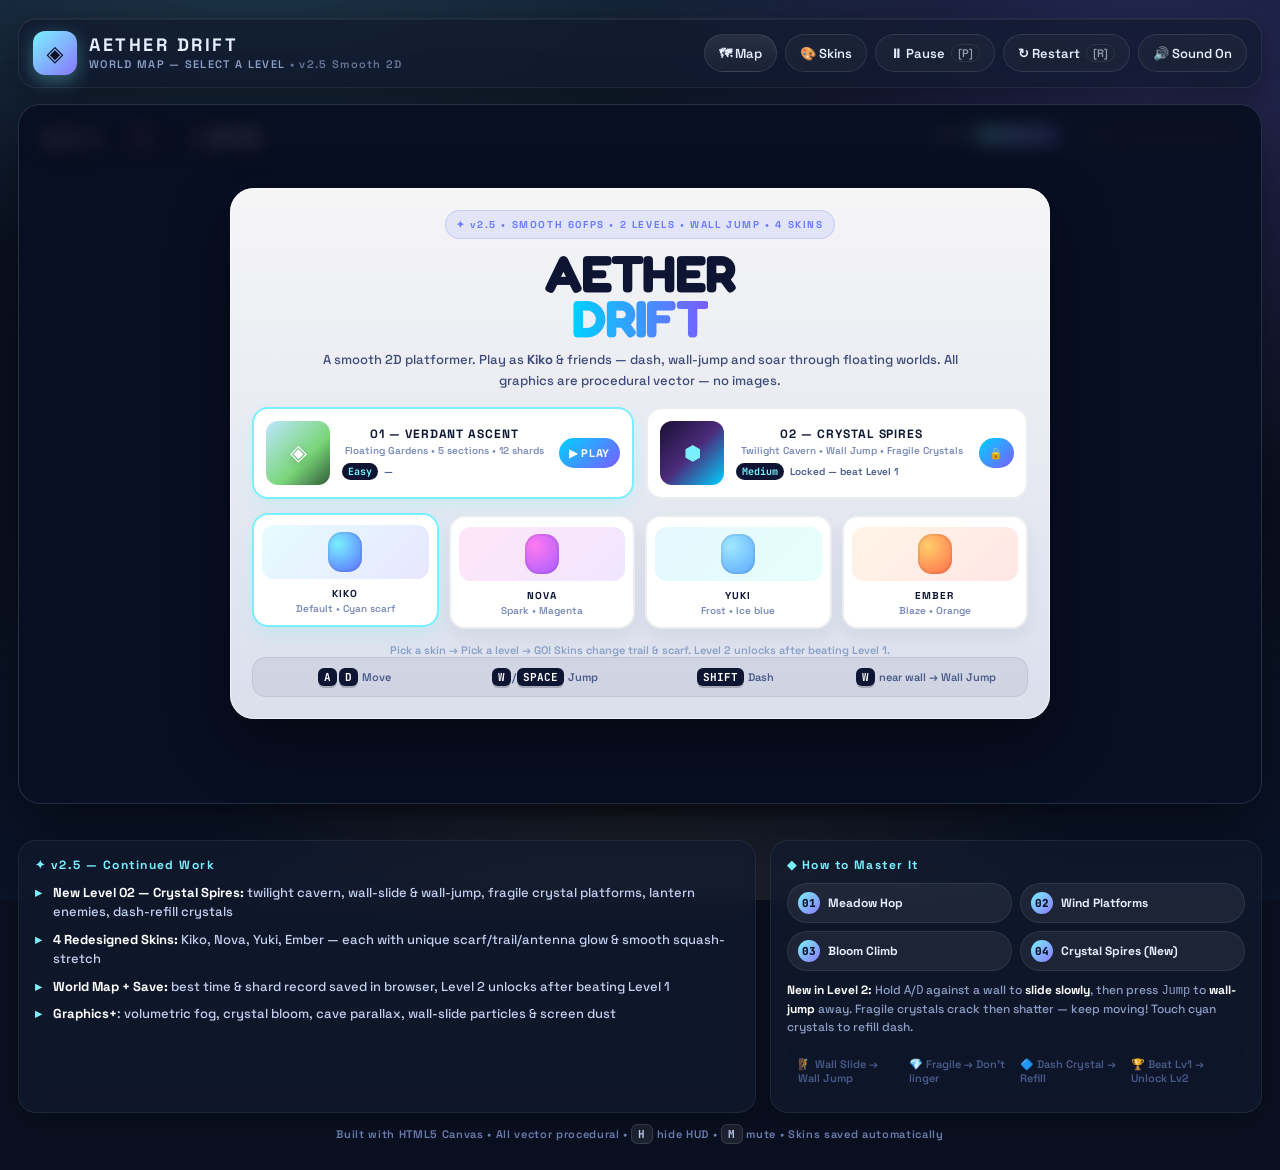
==== index.html @ e03ca10c "feat: v2.5 continue — Level 02 Crystal Spires, wall jump, 4 skins, world map + save - Add Level 02 C" ====
<!DOCTYPE html>
<html lang="en">
<head>
<meta charset="UTF-8">
<meta name="viewport" content="width=device-width, initial-scale=1, maximum-scale=1, user-scalable=no">
<title>AETHER DRIFT — Smooth 2D Remake</title>
<link rel="preconnect" href="https://fonts.googleapis.com">
<link href="https://fonts.googleapis.com/css2?family=Fredoka:wght@400;500;600;700&family=Space+Grotesk:wght@400;500;600;700&family=JetBrains+Mono:wght@600;700&display=swap" rel="stylesheet">
<link rel="stylesheet" href="style.css">
</head>
<body>
  <div class="ambient"></div>
  <div class="app">
    <header class="topbar">
      <div class="brand">
        <div class="logo">◈</div>
        <div>
          <h1>AETHER DRIFT</h1>
          <p id="levelLabel">WORLD MAP — SELECT A LEVEL <span>• v2.5 Smooth 2D</span></p>
        </div>
      </div>
      <div class="top-actions">
        <button class="pill" id="btnMap">🗺 Map</button>
        <button class="pill ghost" id="btnSkin">🎨 Skins</button>
        <button class="pill ghost" id="btnPause">⏸ Pause <em>[P]</em></button>
        <button class="pill ghost" id="btnRestart">↻ Restart <em>[R]</em></button>
        <button class="pill ghost" id="btnSound">🔊 Sound On</button>
      </div>
    </header>

    <div class="stage-wrap">
      <div class="stage" id="stage">
        <canvas id="game" width="1280" height="720"></canvas>

        <div class="hud">
          <div class="hud-left">
            <div class="stat">
              <span class="icon">◆</span>
              <b id="hudCoins">0</b><small id="hudCoinsTotal">/12</small>
            </div>
            <div class="stat">
              <span class="icon heart">♥</span>
              <div class="hearts" id="hudHearts"></div>
            </div>
            <div class="stat time">
              <span class="icon">◷</span>
              <b id="hudTime">00:00</b>
            </div>
            <div class="stat wallhint" id="wallHint" style="display:none">🧗 Wall Jump Ready</div>
          </div>
          <div class="hud-right">
            <div class="hud-dash">
              <span>DASH</span>
              <div class="dash-bar"><i id="dashFill"></i></div>
            </div>
            <div class="hud-progress">
              <span id="hudProgressLabel">0%</span>
              <div class="prog"><i id="hudProgress"></i></div>
            </div>
          </div>
        </div>

        <div class="center-msg" id="centerMsg"></div>

        <!-- WORLD MAP / START -->
        <div class="overlay show" id="overlayStart">
          <div class="card map-card">
            <div class="badge">✦ v2.5 • SMOOTH 60FPS • 2 LEVELS • WALL JUMP • 4 SKINS</div>
            <h2>AETHER<br><span>DRIFT</span></h2>
            <p class="subtitle">A smooth 2D platformer. Play as <b>Kiko</b> & friends — dash, wall-jump and soar through floating worlds. All graphics are procedural vector — no images.</p>
            
            <div class="level-grid">
              <button class="level-card active" data-level="1">
                <div class="lvl-thumb t1"></div>
                <div class="lvl-info">
                  <strong>01 — VERDANT ASCENT</strong>
                  <span>Floating Gardens • 5 sections • 12 shards</span>
                  <div class="lvl-meta"><i>Easy</i> <em id="best1">—</em></div>
                </div>
                <div class="lvl-play">▶ PLAY</div>
              </button>
              <button class="level-card" data-level="2" id="card2">
                <div class="lvl-thumb t2"></div>
                <div class="lvl-info">
                  <strong>02 — CRYSTAL SPIRES</strong>
                  <span>Twilight Cavern • Wall Jump • Fragile Crystals</span>
                  <div class="lvl-meta"><i>Medium</i> <em id="best2">Locked — beat Level 1</em></div>
                </div>
                <div class="lvl-play">🔒</div>
              </button>
            </div>

            <div class="hero-preview">
              <div class="char-card pick" data-skin="kiko"><div class="char-art kiko"></div><strong>KIKO</strong><span>Default • Cyan scarf</span></div>
              <div class="char-card" data-skin="nova"><div class="char-art nova"></div><strong>NOVA</strong><span>Spark • Magenta</span></div>
              <div class="char-card" data-skin="yuki"><div class="char-art yuki"></div><strong>YUKI</strong><span>Frost • Ice blue</span></div>
              <div class="char-card" data-skin="ember"><div class="char-art ember"></div><strong>EMBER</strong><span>Blaze • Orange</span></div>
            </div>
            <p class="hint">Pick a skin → Pick a level → GO! Skins change trail & scarf. Level 2 unlocks after beating Level 1.</p>

            <div class="controls-grid">
              <div><kbd>A</kbd><kbd>D</kbd> Move</div>
              <div><kbd>W</kbd>/<kbd>SPACE</kbd> Jump</div>
              <div><kbd>SHIFT</kbd> Dash</div>
              <div><kbd>W</kbd> near wall → Wall Jump</div>
            </div>
          </div>
        </div>

        <!-- Character Skin Overlay -->
        <div class="overlay" id="overlaySkin">
          <div class="card">
            <h3>🎨 Choose Explorer</h3>
            <p>All skins play the same — pure style. Trail & scarf change.</p>
            <div class="skin-grid">
              <button class="skin-opt active" data-skin="kiko"><span class="dot kiko"></span><b>KIKO</b><small>Cyan • Explorer</small></button>
              <button class="skin-opt" data-skin="nova"><span class="dot nova"></span><b>NOVA</b><small>Magenta • Spark</small></button>
              <button class="skin-opt" data-skin="yuki"><span class="dot yuki"></span><b>YUKI</b><small>Ice • Frost</small></button>
              <button class="skin-opt" data-skin="ember"><span class="dot ember"></span><b>EMBER</b><small>Orange • Blaze</small></button>
            </div>
            <button class="cta" id="btnSkinClose">Done</button>
          </div>
        </div>

        <div class="overlay" id="overlayPause">
          <div class="card">
            <h3>⏸ Paused</h3>
            <p>Take a breath. The aether waits.</p>
            <div class="row">
              <button class="cta" id="btnResume">Resume</button>
              <button class="pill ghost" id="btnRestart2">Restart</button>
            </div>
            <button class="pill ghost" style="margin-top:10px;width:100%" id="btnToMap2">🗺 Back to Map</button>
          </div>
        </div>

        <div class="overlay" id="overlayWin">
          <div class="card win-card">
            <div class="confetti"></div>
            <h3 id="winTitle">✦ PORTAL REACHED ✦</h3>
            <h2 id="winLevelName">LEVEL COMPLETE!</h2>
            <div class="stats-grid">
              <div><b id="winTime">00:00</b><span>Time</span></div>
              <div><b id="winCoins">0/12</b><span>Star Shards</span></div>
              <div><b id="winGrade">S</b><span>Grade</span></div>
            </div>
            <p id="winMsg">Flawless flow!</p>
            <div class="row">
              <button class="cta" id="btnAgain">↻ Replay</button>
              <button class="cta" id="btnNext" style="background:linear-gradient(135deg,#ffce6b,#ff8a7a);color:#2b1a00">Next Level →</button>
            </div>
            <button class="pill ghost" style="margin-top:10px" id="btnToMap">🗺 World Map</button>
          </div>
        </div>

        <div class="overlay" id="overlayDead">
          <div class="card">
            <h3>♥ Oops!</h3>
            <p>Kiko took a tumble. Try again?</p>
            <div class="row">
              <button class="cta" id="btnRetry">↻ Retry</button>
              <button class="pill ghost" id="btnToMap3">Map</button>
            </div>
          </div>
        </div>

        <div class="touch" id="touch">
          <div class="t-left">
            <button class="tbtn" id="tLeft">‹</button>
            <button class="tbtn" id="tRight">›</button>
          </div>
          <div class="t-right">
            <button class="tbtn act" id="tJump">⤒</button>
            <button class="tbtn act dash" id="tDash">⚡</button>
          </div>
        </div>
      </div>
      <div class="stage-shadow"></div>
    </div>

    <section class="info">
      <div class="info-card">
        <h4>✦ v2.5 — Continued Work</h4>
        <ul>
          <li><b>New Level 02 — Crystal Spires:</b> twilight cavern, wall-slide & wall-jump, fragile crystal platforms, lantern enemies, dash-refill crystals</li>
          <li><b>4 Redesigned Skins:</b> Kiko, Nova, Yuki, Ember — each with unique scarf/trail/antenna glow & smooth squash-stretch</li>
          <li><b>World Map + Save:</b> best time & shard record saved in browser, Level 2 unlocks after beating Level 1</li>
          <li><b>Graphics+</b>: volumetric fog, crystal bloom, cave parallax, wall-slide particles & screen dust</li>
        </ul>
      </div>
      <div class="info-card">
        <h4>◆ How to Master It</h4>
        <div class="sections">
          <span><i>01</i> Meadow Hop</span>
          <span><i>02</i> Wind Platforms</span>
          <span><i>03</i> Bloom Climb</span>
          <span><i>04</i> Crystal Spires (New)</span>
        </div>
        <p class="small"><b>New in Level 2:</b> Hold <kbd>A</kbd>/<kbd>D</kbd> against a wall to <b>slide slowly</b>, then press <kbd>Jump</kbd> to <b>wall-jump</b> away. Fragile crystals crack then shatter — keep moving! Touch cyan crystals to refill dash.</p>
        <div class="controls-grid" style="margin-top:10px">
          <div>🧗 Wall Slide → Wall Jump</div>
          <div>💎 Fragile → Don't linger</div>
          <div>🔷 Dash Crystal → Refill</div>
          <div>🏆 Beat Lv1 → Unlock Lv2</div>
        </div>
      </div>
    </section>

    <footer>Built with HTML5 Canvas • All vector procedural • <kbd>H</kbd> hide HUD • <kbd>M</kbd> mute • Skins saved automatically</footer>
  </div>
<script src="game.js"></script>
</body>
</html>
---- style.css ----
*{box-sizing:border-box;margin:0;padding:0}
:root{--bg:#0a1020;--panel:#111a2e;--line:#1e2e52;--accent:#7af0ff;--accent2:#8b7aff;--accent3:#ffce6b;--text:#e6eeff;--muted:#8ea0c7}
html,body{height:100%}
body{font-family:'Space Grotesk',system-ui,sans-serif;background:var(--bg);color:var(--text);overflow-x:hidden}
.ambient{position:fixed;inset:0;z-index:-1;background:radial-gradient(1200px 600px at 20% -10%, rgba(122,240,255,.18), transparent 60%),radial-gradient(900px 700px at 90% 10%, rgba(139,122,255,.22), transparent 60%),radial-gradient(800px 600px at 50% 110%, rgba(255,206,107,.12), transparent 60%),linear-gradient(180deg,#0b1226 0%, #0a1020 50%, #0a1328 100%)}
.ambient:after{content:"";position:absolute;inset:0;background:repeating-linear-gradient(0deg, rgba(255,255,255,.015) 0 1px, transparent 1px 3px);opacity:.5;pointer-events:none}
.app{max-width:1280px;margin:0 auto;padding:18px 18px 30px}
.topbar{display:flex;align-items:center;justify-content:space-between;gap:16px;background:rgba(17,26,46,.72);border:1px solid rgba(255,255,255,.08);backdrop-filter:blur(16px);border-radius:18px;padding:12px 14px;box-shadow:0 10px 30px rgba(0,0,0,.35), inset 0 1px 0 rgba(255,255,255,.06)}
.brand{display:flex;align-items:center;gap:12px}
.logo{width:44px;height:44px;display:grid;place-items:center;background:linear-gradient(135deg,#7af0ff,#8b7aff);color:#0a1020;border-radius:12px;font-weight:800;font-size:22px;box-shadow:0 6px 18px rgba(122,240,255,.35)}
.brand h1{font-size:18px;letter-spacing:.14em;font-weight:800;line-height:1}
.brand p{font-size:11px;letter-spacing:.12em;color:var(--muted);margin-top:3px;font-weight:600}
.brand p span{opacity:.7}
.top-actions{display:flex;gap:8px;flex-wrap:wrap}
.pill{appearance:none;border:1px solid rgba(255,255,255,.10);background:linear-gradient(180deg,rgba(255,255,255,.10),rgba(255,255,255,.04));color:var(--text);padding:9px 14px;border-radius:999px;font:600 13px 'Space Grotesk',sans-serif;cursor:pointer;display:inline-flex;align-items:center;gap:6px;transition:.2s;backdrop-filter:blur(8px)}
.pill:hover{transform:translateY(-1px);border-color:rgba(122,240,255,.5);box-shadow:0 6px 18px rgba(0,0,0,.2)}
.pill.ghost{background:rgba(255,255,255,.04)}
.pill em{font-style:normal;opacity:.6;font-size:11px;border:1px solid rgba(255,255,255,.15);padding:1px 6px;border-radius:999px}
.stage-wrap{margin-top:16px;position:relative}
.stage{position:relative;aspect-ratio:16/9;background:#0d1730;border-radius:22px;overflow:hidden;border:1px solid rgba(255,255,255,.10);box-shadow:0 20px 60px rgba(0,0,0,.5), 0 0 0 1px rgba(255,255,255,.04) inset}
.stage-shadow{height:22px;margin:0 18px;background:radial-gradient(60% 100% at 50% 0%, rgba(0,0,0,.45), transparent 70%);filter:blur(2px);opacity:.9}
canvas{width:100%;height:100%;display:block}
.hud{position:absolute;inset:0;pointer-events:none;display:flex;justify-content:space-between;align-items:flex-start;padding:14px}
.hud-left,.hud-right{display:flex;gap:10px;align-items:center}
.hud-left{flex-wrap:wrap}
.stat{display:flex;align-items:center;gap:8px;background:rgba(10,16,32,.66);backdrop-filter:blur(10px);border:1px solid rgba(255,255,255,.08);padding:8px 12px;border-radius:999px;font-weight:700;box-shadow:0 6px 16px rgba(0,0,0,.25)}
.stat .icon{font-size:14px}
.stat .icon.heart{color:#ff6b8a}
.stat b{font-family:'JetBrains Mono',monospace;font-size:15px}
.stat small{opacity:.7;font-size:12px}
.stat.wallhint{background:linear-gradient(90deg,#7af0ff,#8b7aff);color:#0a1020;border-color:rgba(255,255,255,.3);font:800 11px 'Space Grotesk';letter-spacing:.06em;animation:pulse 1s infinite}
@keyframes pulse{0%,100%{transform:scale(1)}50%{transform:scale(1.03)}}
.hearts{display:flex;gap:3px}
.hearts i{width:14px;height:14px;display:inline-block;background:#ff6b8a;border-radius:3px 3px 6px 6px;transform:rotate(45deg) scale(.9);position:relative;box-shadow:0 2px 6px rgba(255,107,138,.4)}
.hearts i:before,.hearts i:after{content:"";position:absolute;width:14px;height:14px;background:#ff6b8a;border-radius:50%;left:-7px;top:0}
.hearts i:after{left:0;top:-7px}
.hearts i.off{background:#2a3556}
.hearts i.off:before,.hearts i.off:after{background:#2a3556;box-shadow:none}
.hearts i{margin-left:6px;margin-right:2px}
.stat.time b{letter-spacing:.04em}
.hud-dash,.hud-progress{background:rgba(10,16,32,.66);backdrop-filter:blur(10px);border:1px solid rgba(255,255,255,.08);padding:8px 10px;border-radius:14px;display:flex;align-items:center;gap:8px}
.hud-dash span,.hud-progress span{font-size:10px;letter-spacing:.14em;color:var(--muted);font-weight:700}
.dash-bar{width:84px;height:8px;background:rgba(255,255,255,.10);border-radius:999px;overflow:hidden}
.dash-bar i{display:block;height:100%;width:100%;background:linear-gradient(90deg,#7af0ff,#8b7aff);border-radius:999px;transition:width .15s}
.prog{width:120px;height:8px;background:rgba(255,255,255,.10);border-radius:999px;overflow:hidden}
.prog i{display:block;height:100%;width:0%;background:linear-gradient(90deg,#ffce6b,#ff8a7a);border-radius:999px;transition:width .1s}
.center-msg{position:absolute;left:50%;top:18%;transform:translateX(-50%);font:800 14px 'Space Grotesk',sans-serif;letter-spacing:.14em;color:#fff;text-shadow:0 2px 20px rgba(0,0,0,.6);opacity:0;transition:.3s;pointer-events:none;text-align:center;background:rgba(0,0,0,.26);padding:8px 14px;border-radius:999px;backdrop-filter:blur(8px);border:1px solid rgba(255,255,255,.1)}
.overlay{position:absolute;inset:0;display:grid;place-items:center;background:rgba(7,11,24,.54);backdrop-filter:blur(10px);opacity:0;pointer-events:none;transition:.35s;padding:20px}
.overlay.show{opacity:1;pointer-events:all}
.card{width:min(560px,96%);background:linear-gradient(180deg,rgba(255,255,255,.96),rgba(237,242,255,.92));color:#0e1430;border-radius:24px;padding:22px 22px 18px;box-shadow:0 24px 60px rgba(0,0,0,.45), 0 0 0 1px rgba(255,255,255,.6) inset;text-align:center;position:relative;overflow:hidden}
.card h3{font:800 18px 'Space Grotesk';letter-spacing:.08em;color:#2a3560}
.card h2{font:800 42px/0.9 'Fredoka',sans-serif;letter-spacing:-.02em;margin:6px 0}
.card p{color:#3d4a7a;font:500 13px/1.5 'Space Grotesk';margin-top:8px}
.start-card,.map-card{width:min(820px,96%);padding:22px}
.map-card h2{font-size:52px;line-height:.85;margin-top:12px;color:#0e1533}
.map-card h2 span{background:linear-gradient(90deg,#00d1ff,#7a5cff);-webkit-background-clip:text;-webkit-text-fill-color:transparent}
.badge{display:inline-block;font:800 10px 'Space Grotesk';letter-spacing:.16em;color:#6b7cff;background:rgba(107,124,255,.12);border:1px solid rgba(107,124,255,.22);padding:7px 10px;border-radius:999px}
.subtitle{max-width:640px;margin:10px auto 0 !important;font-size:13px !important;line-height:1.6 !important}
.level-grid{display:grid;grid-template-columns:1fr 1fr;gap:12px;margin:16px 0;text-align:left}
.level-card{display:flex;align-items:center;gap:12px;background:#fff;border:2px solid rgba(20,30,70,.08);border-radius:16px;padding:12px;cursor:pointer;transition:.2s;position:relative;overflow:hidden}
.level-card:hover{border-color:#7af0ff;transform:translateY(-2px);box-shadow:0 12px 24px rgba(20,30,70,.12)}
.level-card.active{border-color:#7af0ff;box-shadow:0 8px 18px rgba(122,240,255,.22)}
.level-card.locked{opacity:.55;pointer-events:none}
.level-card.locked .lvl-play{background:#9aa0b8}
.lvl-thumb{width:64px;height:64px;border-radius:12px;flex-shrink:0}
.lvl-thumb.t1{background:linear-gradient(135deg,#bde7ff 0%, #7bd67a 60%, #2f5c36 100%);position:relative}
.lvl-thumb.t1:after{content:"◈";position:absolute;inset:0;display:grid;place-items:center;font-size:22px;color:white;text-shadow:0 2px 8px rgba(0,0,0,.25)}
.lvl-thumb.t2{background:linear-gradient(135deg,#1a1033 0%, #4a2b7a 50%, #00d1ff 100%);position:relative}
.lvl-thumb.t2:after{content:"⬢";position:absolute;inset:0;display:grid;place-items:center;font-size:20px;color:#7af0ff}
.lvl-info{flex:1}
.lvl-info strong{font:800 12px 'Space Grotesk';letter-spacing:.08em;color:#0e1533;display:block}
.lvl-info span{font:600 10px 'Space Grotesk';color:#7a8ab8;line-height:1.3;display:block;margin-top:2px}
.lvl-meta{margin-top:6px;display:flex;gap:6px;align-items:center}
.lvl-meta i{font:700 10px 'JetBrains Mono';background:#0e1533;color:#7af0ff;padding:2px 6px;border-radius:999px;font-style:normal}
.lvl-meta em{font:600 10px 'Space Grotesk';color:#4a5a8a;font-style:normal}
.lvl-play{background:linear-gradient(135deg,#00d1ff,#7a5cff);color:white;font:800 11px 'Space Grotesk';letter-spacing:.06em;padding:8px 10px;border-radius:999px}
.hero-preview{display:grid;grid-template-columns:repeat(4,1fr);gap:10px;margin:14px 0}
.char-card{background:#fff;border:2px solid rgba(20,30,70,.08);border-radius:16px;padding:10px 8px;box-shadow:0 8px 18px rgba(20,30,70,.06);text-align:center;cursor:pointer;transition:.2s}
.char-card.pick, .char-card:hover{border-color:#7af0ff;transform:translateY(-2px)}
.char-card.pick{box-shadow:0 8px 18px rgba(122,240,255,.22)}
.char-art{height:54px;border-radius:12px;margin-bottom:8px;position:relative;overflow:hidden}
.char-art.kiko{background:linear-gradient(135deg,#e6fcff,#e8e6ff)}
.char-art.nova{background:linear-gradient(135deg,#ffe6f7,#f0e6ff)}
.char-art.yuki{background:linear-gradient(135deg,#e6f7ff,#e6fffa)}
.char-art.ember{background:linear-gradient(135deg,#fff4e6,#ffe6e6)}
.char-art:before{content:"";position:absolute;left:50%;top:50%;transform:translate(-50%,-50%);width:36px;height:36px;border-radius:50%;box-shadow:inset 0 0 0 2px rgba(0,0,0,.06)}
.char-art.kiko:before{background:radial-gradient(circle at 30% 30%, #7af0ff, #5b6cff);border-radius:14px;width:34px;height:40px}
.char-art.nova:before{background:radial-gradient(circle at 30% 30%, #ff7af0, #a55cff);border-radius:14px;width:34px;height:40px}
.char-art.yuki:before{background:radial-gradient(circle at 30% 30%, #a0e8ff, #5ba8ff);border-radius:14px;width:34px;height:40px}
.char-art.ember:before{background:radial-gradient(circle at 30% 30%, #ffce6b, #ff6b4a);border-radius:14px;width:34px;height:40px}
.char-art.puff:before{background:radial-gradient(circle at 30% 30%, #ff8a9b, #ff5a7a);width:38px;height:32px;border-radius:14px 14px 20px 20px}
.char-art.drone:before{background:radial-gradient(circle at 30% 30%, #a5adff, #6b7cff);width:34px;height:34px;border-radius:10px}
.char-card strong{display:block;font:800 10px 'Space Grotesk';letter-spacing:.1em;color:#0e1533}
.char-card span{font:600 10px 'Space Grotesk';color:#7a8ab8;line-height:1.3;display:block;margin-top:2px}
.skin-grid{display:grid;grid-template-columns:1fr 1fr;gap:10px;margin:14px 0}
.skin-opt{display:flex;align-items:center;gap:10px;background:#fff;border:2px solid rgba(20,30,70,.08);border-radius:14px;padding:12px;cursor:pointer;transition:.2s}
.skin-opt.active,.skin-opt:hover{border-color:#7af0ff;box-shadow:0 8px 16px rgba(122,240,255,.18)}
.skin-opt b{font:800 12px 'Space Grotesk';color:#0e1533}
.skin-opt small{display:block;font:600 10px 'Space Grotesk';color:#7a8ab8}
.dot{width:28px;height:28px;border-radius:999px;flex-shrink:0;border:2px solid rgba(0,0,0,.06)}
.dot.kiko{background:linear-gradient(135deg,#7af0ff,#5b6cff)}
.dot.nova{background:linear-gradient(135deg,#ff7af0,#a55cff)}
.dot.yuki{background:linear-gradient(135deg,#a0e8ff,#5ba8ff)}
.dot.ember{background:linear-gradient(135deg,#ffce6b,#ff6b4a)}
.controls-grid{display:grid;grid-template-columns:repeat(4,1fr);gap:8px;background:rgba(14,21,51,.06);border:1px solid rgba(14,21,51,.08);border-radius:14px;padding:10px;font:600 11px 'Space Grotesk';color:#4a5a8a}
.controls-grid kbd{display:inline-block;background:#0e1533;color:#fff;border-radius:6px;padding:2px 6px;font:700 11px 'JetBrains Mono',monospace;margin:0 1px;box-shadow:0 2px 0 rgba(0,0,0,.2)}
.cta{margin-top:14px;appearance:none;border:0;cursor:pointer;background:linear-gradient(135deg,#00d1ff,#7a5cff);color:white;font:800 14px 'Space Grotesk';letter-spacing:.08em;padding:14px 18px;border-radius:999px;width:100%;box-shadow:0 12px 24px rgba(102,110,255,.35), inset 0 1px 0 rgba(255,255,255,.4);transition:.2s}
.cta:hover{transform:translateY(-1px);filter:brightness(1.05);box-shadow:0 16px 32px rgba(102,110,255,.4)}
.hint{font:600 11px 'Space Grotesk' !important;color:#8aa0c7 !important;margin-top:10px !important}
.row{display:flex;gap:10px;margin-top:14px}
.row .cta,.row .pill{flex:1}
.win-card h3{color:#7a5cff;letter-spacing:.18em;font-size:12px}
.win-card h2{font-size:36px}
.stats-grid{display:grid;grid-template-columns:repeat(3,1fr);gap:10px;margin:14px 0}
.stats-grid div{background:#f3f5ff;border:1px solid rgba(107,124,255,.14);border-radius:14px;padding:12px}
.stats-grid b{display:block;font:800 20px 'JetBrains Mono';color:#0e1533}
.stats-grid span{font:700 10px 'Space Grotesk';letter-spacing:.12em;color:#7a8ab8}
.confetti{position:absolute;inset:0;pointer-events:none;opacity:.12;background:radial-gradient(circle at 20% 20%, #7af0ff 2px, transparent 3px),radial-gradient(circle at 60% 30%, #ffce6b 2px, transparent 3px),radial-gradient(circle at 80% 20%, #8b7aff 2px, transparent 3px),radial-gradient(circle at 40% 80%, #ff8a9b 2px, transparent 3px)}
.touch{position:absolute;inset:auto 0 0 0;display:flex;justify-content:space-between;align-items:flex-end;padding:10px 14px 14px;pointer-events:none;opacity:0;transform:translateY(10px);transition:.25s}
.stage.touch-visible .touch{opacity:1;transform:none;pointer-events:all}
.t-left,.t-right{display:flex;gap:10px}
.tbtn{width:56px;height:56px;border-radius:16px;border:1px solid rgba(255,255,255,.14);background:rgba(255,255,255,.10);backdrop-filter:blur(12px);color:white;font:700 22px 'Space Grotesk';display:grid;place-items:center;box-shadow:0 8px 18px rgba(0,0,0,.25);-webkit-tap-highlight-color:transparent;user-select:none;touch-action:none}
.tbtn.act{width:62px;height:62px;background:linear-gradient(135deg,rgba(122,240,255,.9),rgba(139,122,255,.9));color:#0a1020;border-color:rgba(255,255,255,.4)}
.tbtn.dash{background:linear-gradient(135deg,#ffce6b,#ff8a7a);color:#2b1a00}
.tbtn:active{transform:scale(.96)}
.info{display:grid;grid-template-columns:1.2fr .8fr;gap:14px;margin-top:14px}
.info-card{background:rgba(17,26,46,.66);backdrop-filter:blur(12px);border:1px solid rgba(255,255,255,.07);border-radius:18px;padding:16px;box-shadow:0 10px 24px rgba(0,0,0,.22)}
.info-card h4{font:800 12px 'Space Grotesk';letter-spacing:.12em;color:#7af0ff;margin-bottom:10px}
.info-card ul{list-style:none;display:grid;gap:8px}
.info-card li{font:500 13px/1.5 'Space Grotesk';color:#c2d0f0;padding-left:18px;position:relative}
.info-card li:before{content:"▸";position:absolute;left:0;color:#7af0ff;font-weight:800}
.info-card b{color:#fff}
.sections{display:grid;grid-template-columns:repeat(2,1fr);gap:8px;margin-bottom:10px}
.sections span{background:rgba(255,255,255,.06);border:1px solid rgba(255,255,255,.08);border-radius:999px;padding:8px 10px;font:700 12px 'Space Grotesk';display:flex;align-items:center;gap:8px}
.sections i{width:22px;height:22px;display:grid;place-items:center;background:linear-gradient(135deg,#7af0ff,#8b7aff);color:#0a1020;border-radius:999px;font:800 11px 'JetBrains Mono';font-style:normal}
.small{font:500 12px/1.5 'Space Grotesk';color:#8ea0c7}
footer{margin-top:14px;text-align:center;font:600 11px 'Space Grotesk';letter-spacing:.06em;color:#6e82b6}
footer kbd{background:rgba(255,255,255,.08);border:1px solid rgba(255,255,255,.12);padding:2px 6px;border-radius:6px;font:700 11px 'JetBrains Mono';color:#c2d0f0}
@media (max-width:900px){.info{grid-template-columns:1fr}.hero-preview{grid-template-columns:repeat(4,1fr)}.controls-grid{grid-template-columns:1fr 1fr}.stage{aspect-ratio:16/10}.level-grid{grid-template-columns:1fr}}
@media (max-width:640px){.topbar{flex-wrap:wrap}.brand h1{font-size:15px}.hud{flex-direction:column;gap:8px}.hud-right{width:100%;justify-content:space-between}.prog{width:80px}.map-card h2{font-size:40px}.hero-preview{grid-template-columns:repeat(4,1fr);gap:6px}.char-card{padding:8px 6px}}
@media (pointer:coarse){.stage .touch{opacity:1;transform:none;pointer-events:all}.touch{opacity:1;transform:none;pointer-events:all}}
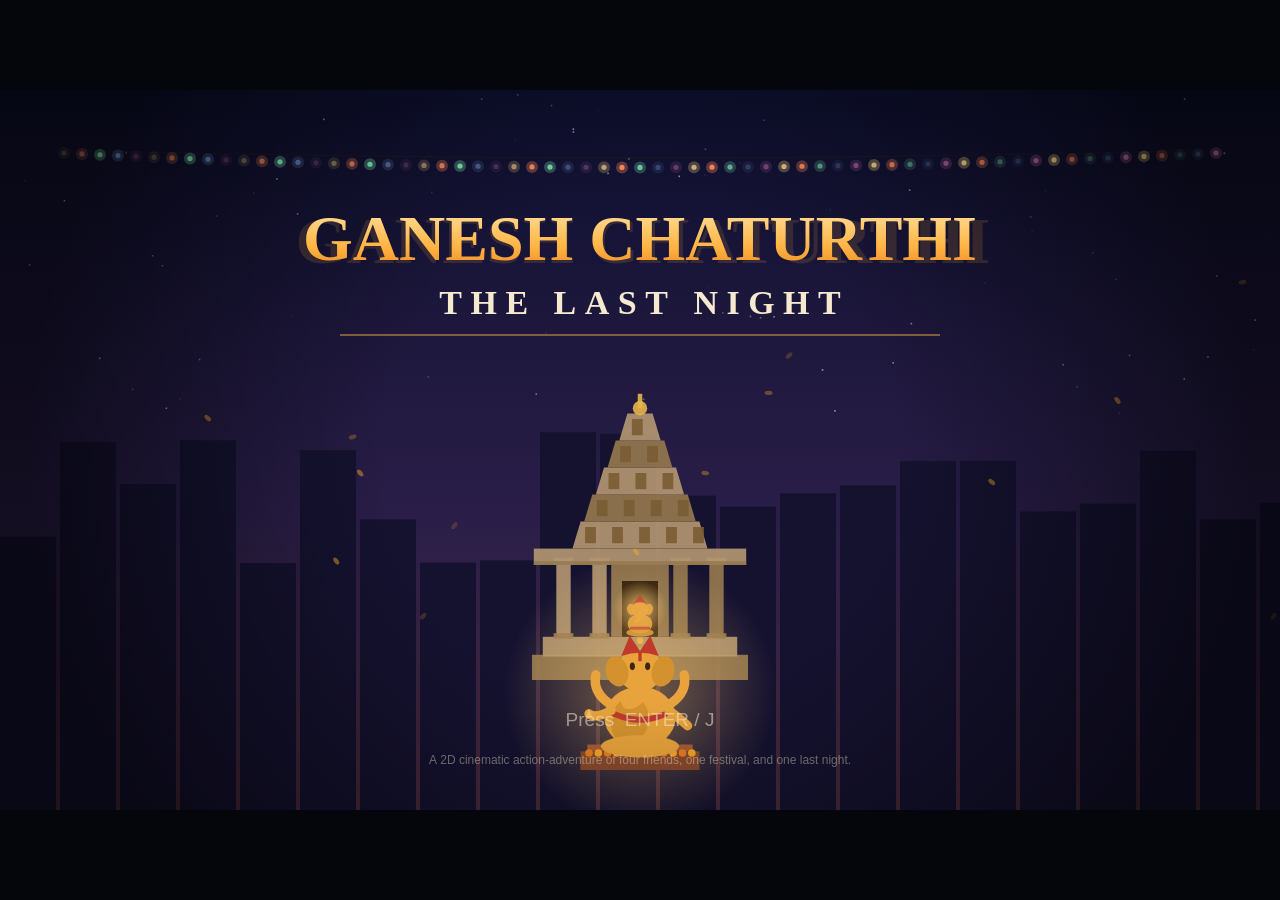
==== commit 438a0809: "Ganesh Chaturthi: The Last Night — complete 2D cinematic action-adventure (3 phases, 24 levels, 4 he" ====
--- a/index.html
+++ b/index.html
@@ -2,212 +2,22 @@
 <html lang="en">
 <head>
 <meta charset="UTF-8">
-<meta name="viewport" content="width=device-width, initial-scale=1, maximum-scale=1, user-scalable=no">
-<title>AETHER DRIFT — Smooth 2D Remake</title>
-<link rel="preconnect" href="https://fonts.googleapis.com">
-<link href="https://fonts.googleapis.com/css2?family=Fredoka:wght@400;500;600;700&family=Space+Grotesk:wght@400;500;600;700&family=JetBrains+Mono:wght@600;700&display=swap" rel="stylesheet">
+<meta name="viewport" content="width=device-width, initial-scale=1.0">
+<title>Ganesh Chaturthi: The Last Night</title>
 <link rel="stylesheet" href="style.css">
 </head>
 <body>
-  <div class="ambient"></div>
-  <div class="app">
-    <header class="topbar">
-      <div class="brand">
-        <div class="logo">◈</div>
-        <div>
-          <h1>AETHER DRIFT</h1>
-          <p id="levelLabel">WORLD MAP — SELECT A LEVEL <span>• v2.5 Smooth 2D</span></p>
-        </div>
-      </div>
-      <div class="top-actions">
-        <button class="pill" id="btnMap">🗺 Map</button>
-        <button class="pill ghost" id="btnSkin">🎨 Skins</button>
-        <button class="pill ghost" id="btnPause">⏸ Pause <em>[P]</em></button>
-        <button class="pill ghost" id="btnRestart">↻ Restart <em>[R]</em></button>
-        <button class="pill ghost" id="btnSound">🔊 Sound On</button>
-      </div>
-    </header>
-
-    <div class="stage-wrap">
-      <div class="stage" id="stage">
-        <canvas id="game" width="1280" height="720"></canvas>
-
-        <div class="hud">
-          <div class="hud-left">
-            <div class="stat">
-              <span class="icon">◆</span>
-              <b id="hudCoins">0</b><small id="hudCoinsTotal">/12</small>
-            </div>
-            <div class="stat">
-              <span class="icon heart">♥</span>
-              <div class="hearts" id="hudHearts"></div>
-            </div>
-            <div class="stat time">
-              <span class="icon">◷</span>
-              <b id="hudTime">00:00</b>
-            </div>
-            <div class="stat wallhint" id="wallHint" style="display:none">🧗 Wall Jump Ready</div>
-          </div>
-          <div class="hud-right">
-            <div class="hud-dash">
-              <span>DASH</span>
-              <div class="dash-bar"><i id="dashFill"></i></div>
-            </div>
-            <div class="hud-progress">
-              <span id="hudProgressLabel">0%</span>
-              <div class="prog"><i id="hudProgress"></i></div>
-            </div>
-          </div>
-        </div>
-
-        <div class="center-msg" id="centerMsg"></div>
-
-        <!-- WORLD MAP / START -->
-        <div class="overlay show" id="overlayStart">
-          <div class="card map-card">
-            <div class="badge">✦ v2.5 • SMOOTH 60FPS • 2 LEVELS • WALL JUMP • 4 SKINS</div>
-            <h2>AETHER<br><span>DRIFT</span></h2>
-            <p class="subtitle">A smooth 2D platformer. Play as <b>Kiko</b> & friends — dash, wall-jump and soar through floating worlds. All graphics are procedural vector — no images.</p>
-            
-            <div class="level-grid">
-              <button class="level-card active" data-level="1">
-                <div class="lvl-thumb t1"></div>
-                <div class="lvl-info">
-                  <strong>01 — VERDANT ASCENT</strong>
-                  <span>Floating Gardens • 5 sections • 12 shards</span>
-                  <div class="lvl-meta"><i>Easy</i> <em id="best1">—</em></div>
-                </div>
-                <div class="lvl-play">▶ PLAY</div>
-              </button>
-              <button class="level-card" data-level="2" id="card2">
-                <div class="lvl-thumb t2"></div>
-                <div class="lvl-info">
-                  <strong>02 — CRYSTAL SPIRES</strong>
-                  <span>Twilight Cavern • Wall Jump • Fragile Crystals</span>
-                  <div class="lvl-meta"><i>Medium</i> <em id="best2">Locked — beat Level 1</em></div>
-                </div>
-                <div class="lvl-play">🔒</div>
-              </button>
-            </div>
-
-            <div class="hero-preview">
-              <div class="char-card pick" data-skin="kiko"><div class="char-art kiko"></div><strong>KIKO</strong><span>Default • Cyan scarf</span></div>
-              <div class="char-card" data-skin="nova"><div class="char-art nova"></div><strong>NOVA</strong><span>Spark • Magenta</span></div>
-              <div class="char-card" data-skin="yuki"><div class="char-art yuki"></div><strong>YUKI</strong><span>Frost • Ice blue</span></div>
-              <div class="char-card" data-skin="ember"><div class="char-art ember"></div><strong>EMBER</strong><span>Blaze • Orange</span></div>
-            </div>
-            <p class="hint">Pick a skin → Pick a level → GO! Skins change trail & scarf. Level 2 unlocks after beating Level 1.</p>
-
-            <div class="controls-grid">
-              <div><kbd>A</kbd><kbd>D</kbd> Move</div>
-              <div><kbd>W</kbd>/<kbd>SPACE</kbd> Jump</div>
-              <div><kbd>SHIFT</kbd> Dash</div>
-              <div><kbd>W</kbd> near wall → Wall Jump</div>
-            </div>
-          </div>
-        </div>
-
-        <!-- Character Skin Overlay -->
-        <div class="overlay" id="overlaySkin">
-          <div class="card">
-            <h3>🎨 Choose Explorer</h3>
-            <p>All skins play the same — pure style. Trail & scarf change.</p>
-            <div class="skin-grid">
-              <button class="skin-opt active" data-skin="kiko"><span class="dot kiko"></span><b>KIKO</b><small>Cyan • Explorer</small></button>
-              <button class="skin-opt" data-skin="nova"><span class="dot nova"></span><b>NOVA</b><small>Magenta • Spark</small></button>
-              <button class="skin-opt" data-skin="yuki"><span class="dot yuki"></span><b>YUKI</b><small>Ice • Frost</small></button>
-              <button class="skin-opt" data-skin="ember"><span class="dot ember"></span><b>EMBER</b><small>Orange • Blaze</small></button>
-            </div>
-            <button class="cta" id="btnSkinClose">Done</button>
-          </div>
-        </div>
-
-        <div class="overlay" id="overlayPause">
-          <div class="card">
-            <h3>⏸ Paused</h3>
-            <p>Take a breath. The aether waits.</p>
-            <div class="row">
-              <button class="cta" id="btnResume">Resume</button>
-              <button class="pill ghost" id="btnRestart2">Restart</button>
-            </div>
-            <button class="pill ghost" style="margin-top:10px;width:100%" id="btnToMap2">🗺 Back to Map</button>
-          </div>
-        </div>
-
-        <div class="overlay" id="overlayWin">
-          <div class="card win-card">
-            <div class="confetti"></div>
-            <h3 id="winTitle">✦ PORTAL REACHED ✦</h3>
-            <h2 id="winLevelName">LEVEL COMPLETE!</h2>
-            <div class="stats-grid">
-              <div><b id="winTime">00:00</b><span>Time</span></div>
-              <div><b id="winCoins">0/12</b><span>Star Shards</span></div>
-              <div><b id="winGrade">S</b><span>Grade</span></div>
-            </div>
-            <p id="winMsg">Flawless flow!</p>
-            <div class="row">
-              <button class="cta" id="btnAgain">↻ Replay</button>
-              <button class="cta" id="btnNext" style="background:linear-gradient(135deg,#ffce6b,#ff8a7a);color:#2b1a00">Next Level →</button>
-            </div>
-            <button class="pill ghost" style="margin-top:10px" id="btnToMap">🗺 World Map</button>
-          </div>
-        </div>
-
-        <div class="overlay" id="overlayDead">
-          <div class="card">
-            <h3>♥ Oops!</h3>
-            <p>Kiko took a tumble. Try again?</p>
-            <div class="row">
-              <button class="cta" id="btnRetry">↻ Retry</button>
-              <button class="pill ghost" id="btnToMap3">Map</button>
-            </div>
-          </div>
-        </div>
-
-        <div class="touch" id="touch">
-          <div class="t-left">
-            <button class="tbtn" id="tLeft">‹</button>
-            <button class="tbtn" id="tRight">›</button>
-          </div>
-          <div class="t-right">
-            <button class="tbtn act" id="tJump">⤒</button>
-            <button class="tbtn act dash" id="tDash">⚡</button>
-          </div>
-        </div>
-      </div>
-      <div class="stage-shadow"></div>
-    </div>
-
-    <section class="info">
-      <div class="info-card">
-        <h4>✦ v2.5 — Continued Work</h4>
-        <ul>
-          <li><b>New Level 02 — Crystal Spires:</b> twilight cavern, wall-slide & wall-jump, fragile crystal platforms, lantern enemies, dash-refill crystals</li>
-          <li><b>4 Redesigned Skins:</b> Kiko, Nova, Yuki, Ember — each with unique scarf/trail/antenna glow & smooth squash-stretch</li>
-          <li><b>World Map + Save:</b> best time & shard record saved in browser, Level 2 unlocks after beating Level 1</li>
-          <li><b>Graphics+</b>: volumetric fog, crystal bloom, cave parallax, wall-slide particles & screen dust</li>
-        </ul>
-      </div>
-      <div class="info-card">
-        <h4>◆ How to Master It</h4>
-        <div class="sections">
-          <span><i>01</i> Meadow Hop</span>
-          <span><i>02</i> Wind Platforms</span>
-          <span><i>03</i> Bloom Climb</span>
-          <span><i>04</i> Crystal Spires (New)</span>
-        </div>
-        <p class="small"><b>New in Level 2:</b> Hold <kbd>A</kbd>/<kbd>D</kbd> against a wall to <b>slide slowly</b>, then press <kbd>Jump</kbd> to <b>wall-jump</b> away. Fragile crystals crack then shatter — keep moving! Touch cyan crystals to refill dash.</p>
-        <div class="controls-grid" style="margin-top:10px">
-          <div>🧗 Wall Slide → Wall Jump</div>
-          <div>💎 Fragile → Don't linger</div>
-          <div>🔷 Dash Crystal → Refill</div>
-          <div>🏆 Beat Lv1 → Unlock Lv2</div>
-        </div>
-      </div>
-    </section>
-
-    <footer>Built with HTML5 Canvas • All vector procedural • <kbd>H</kbd> hide HUD • <kbd>M</kbd> mute • Skins saved automatically</footer>
-  </div>
-<script src="game.js"></script>
+<div id="wrap">
+  <canvas id="game" width="1280" height="720"></canvas>
+</div>
+<script src="js/util.js"></script>
+<script src="js/audio.js"></script>
+<script src="js/art.js"></script>
+<script src="js/world.js"></script>
+<script src="js/entities.js"></script>
+<script src="js/dialogue.js"></script>
+<script src="js/levels.js"></script>
+<script src="js/ui.js"></script>
+<script src="js/game.js"></script>
 </body>
 </html>
--- a/style.css
+++ b/style.css
@@ -1,141 +1,3 @@
-*{box-sizing:border-box;margin:0;padding:0}
-:root{--bg:#0a1020;--panel:#111a2e;--line:#1e2e52;--accent:#7af0ff;--accent2:#8b7aff;--accent3:#ffce6b;--text:#e6eeff;--muted:#8ea0c7}
-html,body{height:100%}
-body{font-family:'Space Grotesk',system-ui,sans-serif;background:var(--bg);color:var(--text);overflow-x:hidden}
-.ambient{position:fixed;inset:0;z-index:-1;background:radial-gradient(1200px 600px at 20% -10%, rgba(122,240,255,.18), transparent 60%),radial-gradient(900px 700px at 90% 10%, rgba(139,122,255,.22), transparent 60%),radial-gradient(800px 600px at 50% 110%, rgba(255,206,107,.12), transparent 60%),linear-gradient(180deg,#0b1226 0%, #0a1020 50%, #0a1328 100%)}
-.ambient:after{content:"";position:absolute;inset:0;background:repeating-linear-gradient(0deg, rgba(255,255,255,.015) 0 1px, transparent 1px 3px);opacity:.5;pointer-events:none}
-.app{max-width:1280px;margin:0 auto;padding:18px 18px 30px}
-.topbar{display:flex;align-items:center;justify-content:space-between;gap:16px;background:rgba(17,26,46,.72);border:1px solid rgba(255,255,255,.08);backdrop-filter:blur(16px);border-radius:18px;padding:12px 14px;box-shadow:0 10px 30px rgba(0,0,0,.35), inset 0 1px 0 rgba(255,255,255,.06)}
-.brand{display:flex;align-items:center;gap:12px}
-.logo{width:44px;height:44px;display:grid;place-items:center;background:linear-gradient(135deg,#7af0ff,#8b7aff);color:#0a1020;border-radius:12px;font-weight:800;font-size:22px;box-shadow:0 6px 18px rgba(122,240,255,.35)}
-.brand h1{font-size:18px;letter-spacing:.14em;font-weight:800;line-height:1}
-.brand p{font-size:11px;letter-spacing:.12em;color:var(--muted);margin-top:3px;font-weight:600}
-.brand p span{opacity:.7}
-.top-actions{display:flex;gap:8px;flex-wrap:wrap}
-.pill{appearance:none;border:1px solid rgba(255,255,255,.10);background:linear-gradient(180deg,rgba(255,255,255,.10),rgba(255,255,255,.04));color:var(--text);padding:9px 14px;border-radius:999px;font:600 13px 'Space Grotesk',sans-serif;cursor:pointer;display:inline-flex;align-items:center;gap:6px;transition:.2s;backdrop-filter:blur(8px)}
-.pill:hover{transform:translateY(-1px);border-color:rgba(122,240,255,.5);box-shadow:0 6px 18px rgba(0,0,0,.2)}
-.pill.ghost{background:rgba(255,255,255,.04)}
-.pill em{font-style:normal;opacity:.6;font-size:11px;border:1px solid rgba(255,255,255,.15);padding:1px 6px;border-radius:999px}
-.stage-wrap{margin-top:16px;position:relative}
-.stage{position:relative;aspect-ratio:16/9;background:#0d1730;border-radius:22px;overflow:hidden;border:1px solid rgba(255,255,255,.10);box-shadow:0 20px 60px rgba(0,0,0,.5), 0 0 0 1px rgba(255,255,255,.04) inset}
-.stage-shadow{height:22px;margin:0 18px;background:radial-gradient(60% 100% at 50% 0%, rgba(0,0,0,.45), transparent 70%);filter:blur(2px);opacity:.9}
-canvas{width:100%;height:100%;display:block}
-.hud{position:absolute;inset:0;pointer-events:none;display:flex;justify-content:space-between;align-items:flex-start;padding:14px}
-.hud-left,.hud-right{display:flex;gap:10px;align-items:center}
-.hud-left{flex-wrap:wrap}
-.stat{display:flex;align-items:center;gap:8px;background:rgba(10,16,32,.66);backdrop-filter:blur(10px);border:1px solid rgba(255,255,255,.08);padding:8px 12px;border-radius:999px;font-weight:700;box-shadow:0 6px 16px rgba(0,0,0,.25)}
-.stat .icon{font-size:14px}
-.stat .icon.heart{color:#ff6b8a}
-.stat b{font-family:'JetBrains Mono',monospace;font-size:15px}
-.stat small{opacity:.7;font-size:12px}
-.stat.wallhint{background:linear-gradient(90deg,#7af0ff,#8b7aff);color:#0a1020;border-color:rgba(255,255,255,.3);font:800 11px 'Space Grotesk';letter-spacing:.06em;animation:pulse 1s infinite}
-@keyframes pulse{0%,100%{transform:scale(1)}50%{transform:scale(1.03)}}
-.hearts{display:flex;gap:3px}
-.hearts i{width:14px;height:14px;display:inline-block;background:#ff6b8a;border-radius:3px 3px 6px 6px;transform:rotate(45deg) scale(.9);position:relative;box-shadow:0 2px 6px rgba(255,107,138,.4)}
-.hearts i:before,.hearts i:after{content:"";position:absolute;width:14px;height:14px;background:#ff6b8a;border-radius:50%;left:-7px;top:0}
-.hearts i:after{left:0;top:-7px}
-.hearts i.off{background:#2a3556}
-.hearts i.off:before,.hearts i.off:after{background:#2a3556;box-shadow:none}
-.hearts i{margin-left:6px;margin-right:2px}
-.stat.time b{letter-spacing:.04em}
-.hud-dash,.hud-progress{background:rgba(10,16,32,.66);backdrop-filter:blur(10px);border:1px solid rgba(255,255,255,.08);padding:8px 10px;border-radius:14px;display:flex;align-items:center;gap:8px}
-.hud-dash span,.hud-progress span{font-size:10px;letter-spacing:.14em;color:var(--muted);font-weight:700}
-.dash-bar{width:84px;height:8px;background:rgba(255,255,255,.10);border-radius:999px;overflow:hidden}
-.dash-bar i{display:block;height:100%;width:100%;background:linear-gradient(90deg,#7af0ff,#8b7aff);border-radius:999px;transition:width .15s}
-.prog{width:120px;height:8px;background:rgba(255,255,255,.10);border-radius:999px;overflow:hidden}
-.prog i{display:block;height:100%;width:0%;background:linear-gradient(90deg,#ffce6b,#ff8a7a);border-radius:999px;transition:width .1s}
-.center-msg{position:absolute;left:50%;top:18%;transform:translateX(-50%);font:800 14px 'Space Grotesk',sans-serif;letter-spacing:.14em;color:#fff;text-shadow:0 2px 20px rgba(0,0,0,.6);opacity:0;transition:.3s;pointer-events:none;text-align:center;background:rgba(0,0,0,.26);padding:8px 14px;border-radius:999px;backdrop-filter:blur(8px);border:1px solid rgba(255,255,255,.1)}
-.overlay{position:absolute;inset:0;display:grid;place-items:center;background:rgba(7,11,24,.54);backdrop-filter:blur(10px);opacity:0;pointer-events:none;transition:.35s;padding:20px}
-.overlay.show{opacity:1;pointer-events:all}
-.card{width:min(560px,96%);background:linear-gradient(180deg,rgba(255,255,255,.96),rgba(237,242,255,.92));color:#0e1430;border-radius:24px;padding:22px 22px 18px;box-shadow:0 24px 60px rgba(0,0,0,.45), 0 0 0 1px rgba(255,255,255,.6) inset;text-align:center;position:relative;overflow:hidden}
-.card h3{font:800 18px 'Space Grotesk';letter-spacing:.08em;color:#2a3560}
-.card h2{font:800 42px/0.9 'Fredoka',sans-serif;letter-spacing:-.02em;margin:6px 0}
-.card p{color:#3d4a7a;font:500 13px/1.5 'Space Grotesk';margin-top:8px}
-.start-card,.map-card{width:min(820px,96%);padding:22px}
-.map-card h2{font-size:52px;line-height:.85;margin-top:12px;color:#0e1533}
-.map-card h2 span{background:linear-gradient(90deg,#00d1ff,#7a5cff);-webkit-background-clip:text;-webkit-text-fill-color:transparent}
-.badge{display:inline-block;font:800 10px 'Space Grotesk';letter-spacing:.16em;color:#6b7cff;background:rgba(107,124,255,.12);border:1px solid rgba(107,124,255,.22);padding:7px 10px;border-radius:999px}
-.subtitle{max-width:640px;margin:10px auto 0 !important;font-size:13px !important;line-height:1.6 !important}
-.level-grid{display:grid;grid-template-columns:1fr 1fr;gap:12px;margin:16px 0;text-align:left}
-.level-card{display:flex;align-items:center;gap:12px;background:#fff;border:2px solid rgba(20,30,70,.08);border-radius:16px;padding:12px;cursor:pointer;transition:.2s;position:relative;overflow:hidden}
-.level-card:hover{border-color:#7af0ff;transform:translateY(-2px);box-shadow:0 12px 24px rgba(20,30,70,.12)}
-.level-card.active{border-color:#7af0ff;box-shadow:0 8px 18px rgba(122,240,255,.22)}
-.level-card.locked{opacity:.55;pointer-events:none}
-.level-card.locked .lvl-play{background:#9aa0b8}
-.lvl-thumb{width:64px;height:64px;border-radius:12px;flex-shrink:0}
-.lvl-thumb.t1{background:linear-gradient(135deg,#bde7ff 0%, #7bd67a 60%, #2f5c36 100%);position:relative}
-.lvl-thumb.t1:after{content:"◈";position:absolute;inset:0;display:grid;place-items:center;font-size:22px;color:white;text-shadow:0 2px 8px rgba(0,0,0,.25)}
-.lvl-thumb.t2{background:linear-gradient(135deg,#1a1033 0%, #4a2b7a 50%, #00d1ff 100%);position:relative}
-.lvl-thumb.t2:after{content:"⬢";position:absolute;inset:0;display:grid;place-items:center;font-size:20px;color:#7af0ff}
-.lvl-info{flex:1}
-.lvl-info strong{font:800 12px 'Space Grotesk';letter-spacing:.08em;color:#0e1533;display:block}
-.lvl-info span{font:600 10px 'Space Grotesk';color:#7a8ab8;line-height:1.3;display:block;margin-top:2px}
-.lvl-meta{margin-top:6px;display:flex;gap:6px;align-items:center}
-.lvl-meta i{font:700 10px 'JetBrains Mono';background:#0e1533;color:#7af0ff;padding:2px 6px;border-radius:999px;font-style:normal}
-.lvl-meta em{font:600 10px 'Space Grotesk';color:#4a5a8a;font-style:normal}
-.lvl-play{background:linear-gradient(135deg,#00d1ff,#7a5cff);color:white;font:800 11px 'Space Grotesk';letter-spacing:.06em;padding:8px 10px;border-radius:999px}
-.hero-preview{display:grid;grid-template-columns:repeat(4,1fr);gap:10px;margin:14px 0}
-.char-card{background:#fff;border:2px solid rgba(20,30,70,.08);border-radius:16px;padding:10px 8px;box-shadow:0 8px 18px rgba(20,30,70,.06);text-align:center;cursor:pointer;transition:.2s}
-.char-card.pick, .char-card:hover{border-color:#7af0ff;transform:translateY(-2px)}
-.char-card.pick{box-shadow:0 8px 18px rgba(122,240,255,.22)}
-.char-art{height:54px;border-radius:12px;margin-bottom:8px;position:relative;overflow:hidden}
-.char-art.kiko{background:linear-gradient(135deg,#e6fcff,#e8e6ff)}
-.char-art.nova{background:linear-gradient(135deg,#ffe6f7,#f0e6ff)}
-.char-art.yuki{background:linear-gradient(135deg,#e6f7ff,#e6fffa)}
-.char-art.ember{background:linear-gradient(135deg,#fff4e6,#ffe6e6)}
-.char-art:before{content:"";position:absolute;left:50%;top:50%;transform:translate(-50%,-50%);width:36px;height:36px;border-radius:50%;box-shadow:inset 0 0 0 2px rgba(0,0,0,.06)}
-.char-art.kiko:before{background:radial-gradient(circle at 30% 30%, #7af0ff, #5b6cff);border-radius:14px;width:34px;height:40px}
-.char-art.nova:before{background:radial-gradient(circle at 30% 30%, #ff7af0, #a55cff);border-radius:14px;width:34px;height:40px}
-.char-art.yuki:before{background:radial-gradient(circle at 30% 30%, #a0e8ff, #5ba8ff);border-radius:14px;width:34px;height:40px}
-.char-art.ember:before{background:radial-gradient(circle at 30% 30%, #ffce6b, #ff6b4a);border-radius:14px;width:34px;height:40px}
-.char-art.puff:before{background:radial-gradient(circle at 30% 30%, #ff8a9b, #ff5a7a);width:38px;height:32px;border-radius:14px 14px 20px 20px}
-.char-art.drone:before{background:radial-gradient(circle at 30% 30%, #a5adff, #6b7cff);width:34px;height:34px;border-radius:10px}
-.char-card strong{display:block;font:800 10px 'Space Grotesk';letter-spacing:.1em;color:#0e1533}
-.char-card span{font:600 10px 'Space Grotesk';color:#7a8ab8;line-height:1.3;display:block;margin-top:2px}
-.skin-grid{display:grid;grid-template-columns:1fr 1fr;gap:10px;margin:14px 0}
-.skin-opt{display:flex;align-items:center;gap:10px;background:#fff;border:2px solid rgba(20,30,70,.08);border-radius:14px;padding:12px;cursor:pointer;transition:.2s}
-.skin-opt.active,.skin-opt:hover{border-color:#7af0ff;box-shadow:0 8px 16px rgba(122,240,255,.18)}
-.skin-opt b{font:800 12px 'Space Grotesk';color:#0e1533}
-.skin-opt small{display:block;font:600 10px 'Space Grotesk';color:#7a8ab8}
-.dot{width:28px;height:28px;border-radius:999px;flex-shrink:0;border:2px solid rgba(0,0,0,.06)}
-.dot.kiko{background:linear-gradient(135deg,#7af0ff,#5b6cff)}
-.dot.nova{background:linear-gradient(135deg,#ff7af0,#a55cff)}
-.dot.yuki{background:linear-gradient(135deg,#a0e8ff,#5ba8ff)}
-.dot.ember{background:linear-gradient(135deg,#ffce6b,#ff6b4a)}
-.controls-grid{display:grid;grid-template-columns:repeat(4,1fr);gap:8px;background:rgba(14,21,51,.06);border:1px solid rgba(14,21,51,.08);border-radius:14px;padding:10px;font:600 11px 'Space Grotesk';color:#4a5a8a}
-.controls-grid kbd{display:inline-block;background:#0e1533;color:#fff;border-radius:6px;padding:2px 6px;font:700 11px 'JetBrains Mono',monospace;margin:0 1px;box-shadow:0 2px 0 rgba(0,0,0,.2)}
-.cta{margin-top:14px;appearance:none;border:0;cursor:pointer;background:linear-gradient(135deg,#00d1ff,#7a5cff);color:white;font:800 14px 'Space Grotesk';letter-spacing:.08em;padding:14px 18px;border-radius:999px;width:100%;box-shadow:0 12px 24px rgba(102,110,255,.35), inset 0 1px 0 rgba(255,255,255,.4);transition:.2s}
-.cta:hover{transform:translateY(-1px);filter:brightness(1.05);box-shadow:0 16px 32px rgba(102,110,255,.4)}
-.hint{font:600 11px 'Space Grotesk' !important;color:#8aa0c7 !important;margin-top:10px !important}
-.row{display:flex;gap:10px;margin-top:14px}
-.row .cta,.row .pill{flex:1}
-.win-card h3{color:#7a5cff;letter-spacing:.18em;font-size:12px}
-.win-card h2{font-size:36px}
-.stats-grid{display:grid;grid-template-columns:repeat(3,1fr);gap:10px;margin:14px 0}
-.stats-grid div{background:#f3f5ff;border:1px solid rgba(107,124,255,.14);border-radius:14px;padding:12px}
-.stats-grid b{display:block;font:800 20px 'JetBrains Mono';color:#0e1533}
-.stats-grid span{font:700 10px 'Space Grotesk';letter-spacing:.12em;color:#7a8ab8}
-.confetti{position:absolute;inset:0;pointer-events:none;opacity:.12;background:radial-gradient(circle at 20% 20%, #7af0ff 2px, transparent 3px),radial-gradient(circle at 60% 30%, #ffce6b 2px, transparent 3px),radial-gradient(circle at 80% 20%, #8b7aff 2px, transparent 3px),radial-gradient(circle at 40% 80%, #ff8a9b 2px, transparent 3px)}
-.touch{position:absolute;inset:auto 0 0 0;display:flex;justify-content:space-between;align-items:flex-end;padding:10px 14px 14px;pointer-events:none;opacity:0;transform:translateY(10px);transition:.25s}
-.stage.touch-visible .touch{opacity:1;transform:none;pointer-events:all}
-.t-left,.t-right{display:flex;gap:10px}
-.tbtn{width:56px;height:56px;border-radius:16px;border:1px solid rgba(255,255,255,.14);background:rgba(255,255,255,.10);backdrop-filter:blur(12px);color:white;font:700 22px 'Space Grotesk';display:grid;place-items:center;box-shadow:0 8px 18px rgba(0,0,0,.25);-webkit-tap-highlight-color:transparent;user-select:none;touch-action:none}
-.tbtn.act{width:62px;height:62px;background:linear-gradient(135deg,rgba(122,240,255,.9),rgba(139,122,255,.9));color:#0a1020;border-color:rgba(255,255,255,.4)}
-.tbtn.dash{background:linear-gradient(135deg,#ffce6b,#ff8a7a);color:#2b1a00}
-.tbtn:active{transform:scale(.96)}
-.info{display:grid;grid-template-columns:1.2fr .8fr;gap:14px;margin-top:14px}
-.info-card{background:rgba(17,26,46,.66);backdrop-filter:blur(12px);border:1px solid rgba(255,255,255,.07);border-radius:18px;padding:16px;box-shadow:0 10px 24px rgba(0,0,0,.22)}
-.info-card h4{font:800 12px 'Space Grotesk';letter-spacing:.12em;color:#7af0ff;margin-bottom:10px}
-.info-card ul{list-style:none;display:grid;gap:8px}
-.info-card li{font:500 13px/1.5 'Space Grotesk';color:#c2d0f0;padding-left:18px;position:relative}
-.info-card li:before{content:"▸";position:absolute;left:0;color:#7af0ff;font-weight:800}
-.info-card b{color:#fff}
-.sections{display:grid;grid-template-columns:repeat(2,1fr);gap:8px;margin-bottom:10px}
-.sections span{background:rgba(255,255,255,.06);border:1px solid rgba(255,255,255,.08);border-radius:999px;padding:8px 10px;font:700 12px 'Space Grotesk';display:flex;align-items:center;gap:8px}
-.sections i{width:22px;height:22px;display:grid;place-items:center;background:linear-gradient(135deg,#7af0ff,#8b7aff);color:#0a1020;border-radius:999px;font:800 11px 'JetBrains Mono';font-style:normal}
-.small{font:500 12px/1.5 'Space Grotesk';color:#8ea0c7}
-footer{margin-top:14px;text-align:center;font:600 11px 'Space Grotesk';letter-spacing:.06em;color:#6e82b6}
-footer kbd{background:rgba(255,255,255,.08);border:1px solid rgba(255,255,255,.12);padding:2px 6px;border-radius:6px;font:700 11px 'JetBrains Mono';color:#c2d0f0}
-@media (max-width:900px){.info{grid-template-columns:1fr}.hero-preview{grid-template-columns:repeat(4,1fr)}.controls-grid{grid-template-columns:1fr 1fr}.stage{aspect-ratio:16/10}.level-grid{grid-template-columns:1fr}}
-@media (max-width:640px){.topbar{flex-wrap:wrap}.brand h1{font-size:15px}.hud{flex-direction:column;gap:8px}.hud-right{width:100%;justify-content:space-between}.prog{width:80px}.map-card h2{font-size:40px}.hero-preview{grid-template-columns:repeat(4,1fr);gap:6px}.char-card{padding:8px 6px}}
-@media (pointer:coarse){.stage .touch{opacity:1;transform:none;pointer-events:all}.touch{opacity:1;transform:none;pointer-events:all}}
+html,body{margin:0;padding:0;background:#05060c;height:100%;overflow:hidden;}
+#wrap{display:flex;align-items:center;justify-content:center;height:100vh;width:100vw;}
+#game{background:#05060c;max-width:100vw;max-height:100vh;aspect-ratio:16/9;width:min(100vw,177.78vh);image-rendering:auto;cursor:default;}
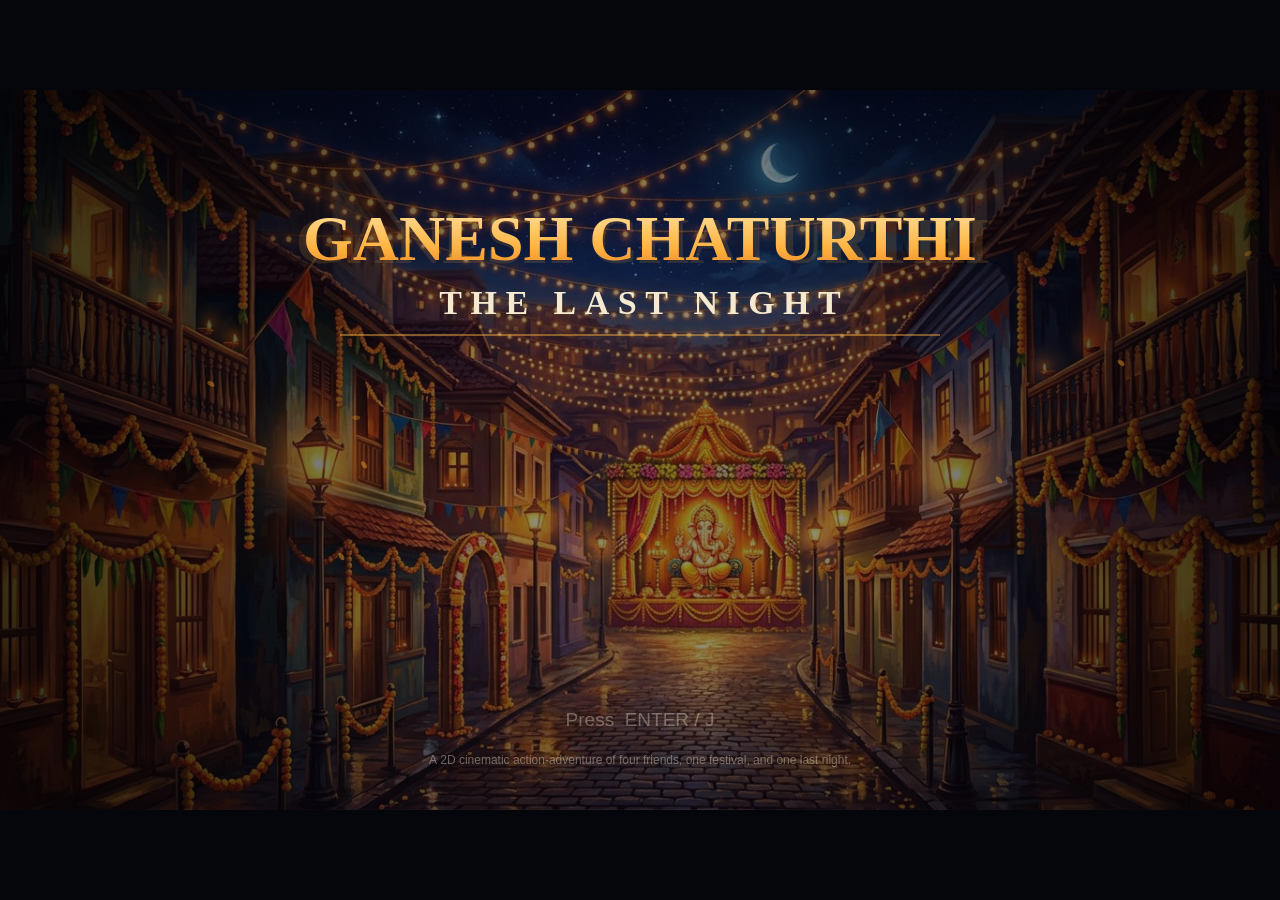
==== commit 996fccab: "Image-first visual pipeline: master character references, Vyomasura art, festival backgrounds, abili" ====
--- a/index.html
+++ b/index.html
@@ -11,6 +11,7 @@
   <canvas id="game" width="1280" height="720"></canvas>
 </div>
 <script src="js/util.js"></script>
+<script src="js/assets.js"></script>
 <script src="js/audio.js"></script>
 <script src="js/art.js"></script>
 <script src="js/world.js"></script>
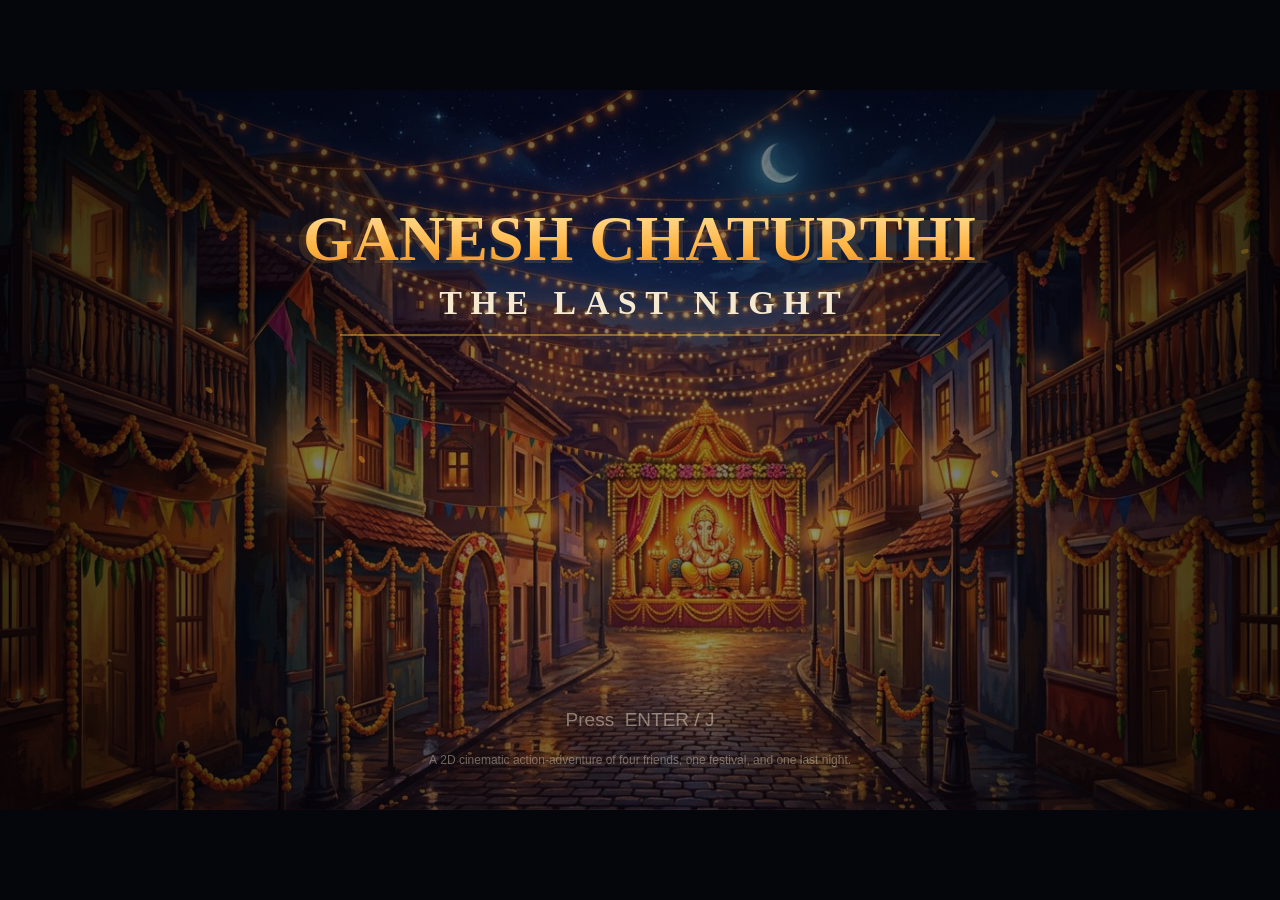
==== commit d12b9d4b: "Image-sprite character animation (8-pose chroma-keyed sheets + motion principles), all storyboard pa" ====
--- a/index.html
+++ b/index.html
@@ -12,6 +12,8 @@
 </div>
 <script src="js/util.js"></script>
 <script src="js/assets.js"></script>
+<script src="js/sprites_meta.js"></script>
+<script src="js/sprite.js"></script>
 <script src="js/audio.js"></script>
 <script src="js/art.js"></script>
 <script src="js/world.js"></script>
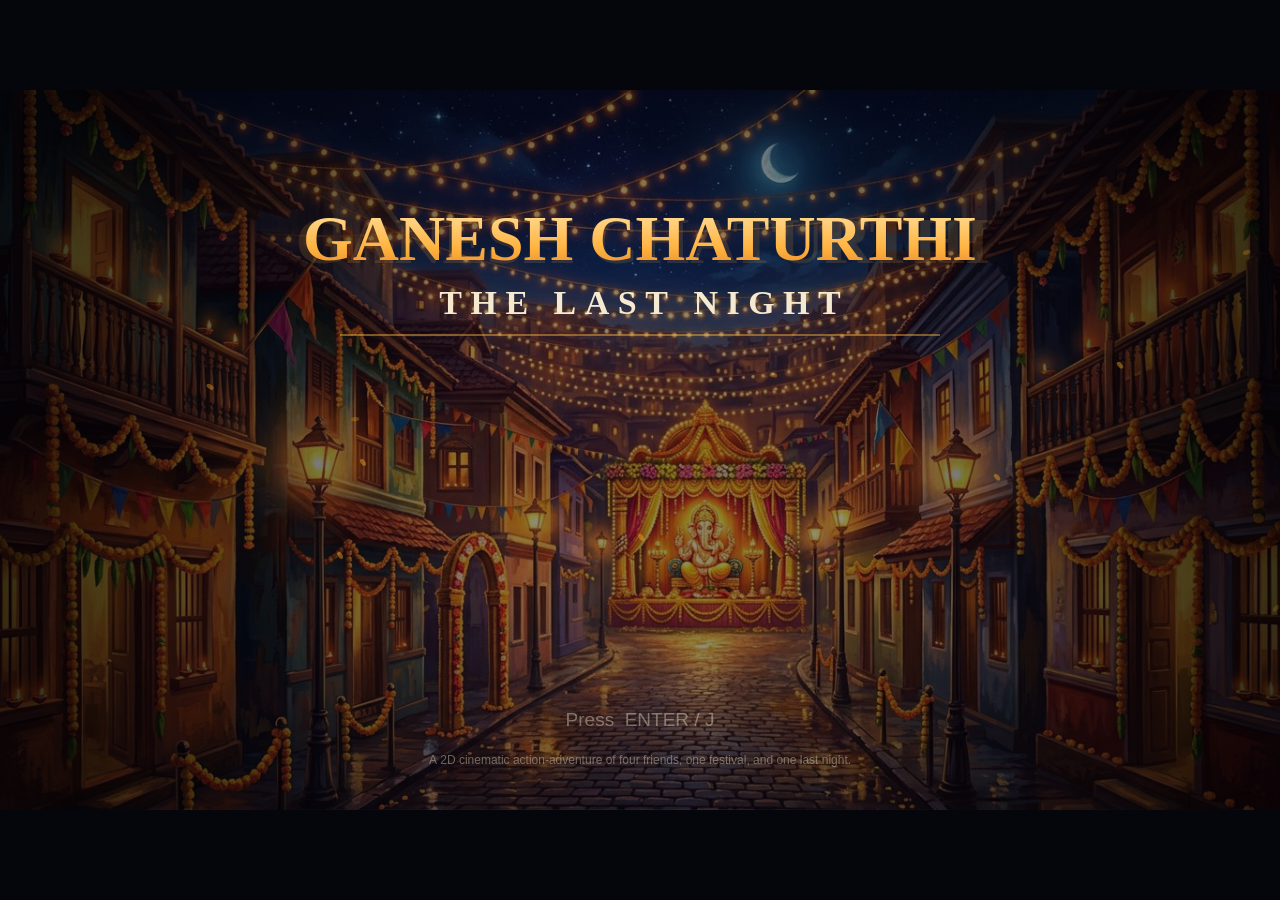
==== commit 57fbb9e6: "Real 4-phase walk/run cycle sheets for all heroes (contact/passing + drive/flight, distance-locked)," ====
--- a/index.html
+++ b/index.html
@@ -4,23 +4,23 @@
 <meta charset="UTF-8">
 <meta name="viewport" content="width=device-width, initial-scale=1.0">
 <title>Ganesh Chaturthi: The Last Night</title>
-<link rel="stylesheet" href="style.css">
+<link rel="stylesheet" href="style.css?v=1789707331">
 </head>
 <body>
 <div id="wrap">
   <canvas id="game" width="1280" height="720"></canvas>
 </div>
-<script src="js/util.js"></script>
-<script src="js/assets.js"></script>
-<script src="js/sprites_meta.js"></script>
-<script src="js/sprite.js"></script>
-<script src="js/audio.js"></script>
-<script src="js/art.js"></script>
-<script src="js/world.js"></script>
-<script src="js/entities.js"></script>
-<script src="js/dialogue.js"></script>
-<script src="js/levels.js"></script>
-<script src="js/ui.js"></script>
-<script src="js/game.js"></script>
+<script src="js/util.js?v=1789707331"></script>
+<script src="js/assets.js?v=1789707331"></script>
+<script src="js/sprites_meta.js?v=1789707331"></script>
+<script src="js/sprite.js?v=1789707331"></script>
+<script src="js/audio.js?v=1789707331"></script>
+<script src="js/art.js?v=1789707331"></script>
+<script src="js/world.js?v=1789707331"></script>
+<script src="js/entities.js?v=1789707331"></script>
+<script src="js/dialogue.js?v=1789707331"></script>
+<script src="js/levels.js?v=1789707331"></script>
+<script src="js/ui.js?v=1789707331"></script>
+<script src="js/game.js?v=1789707331"></script>
 </body>
 </html>
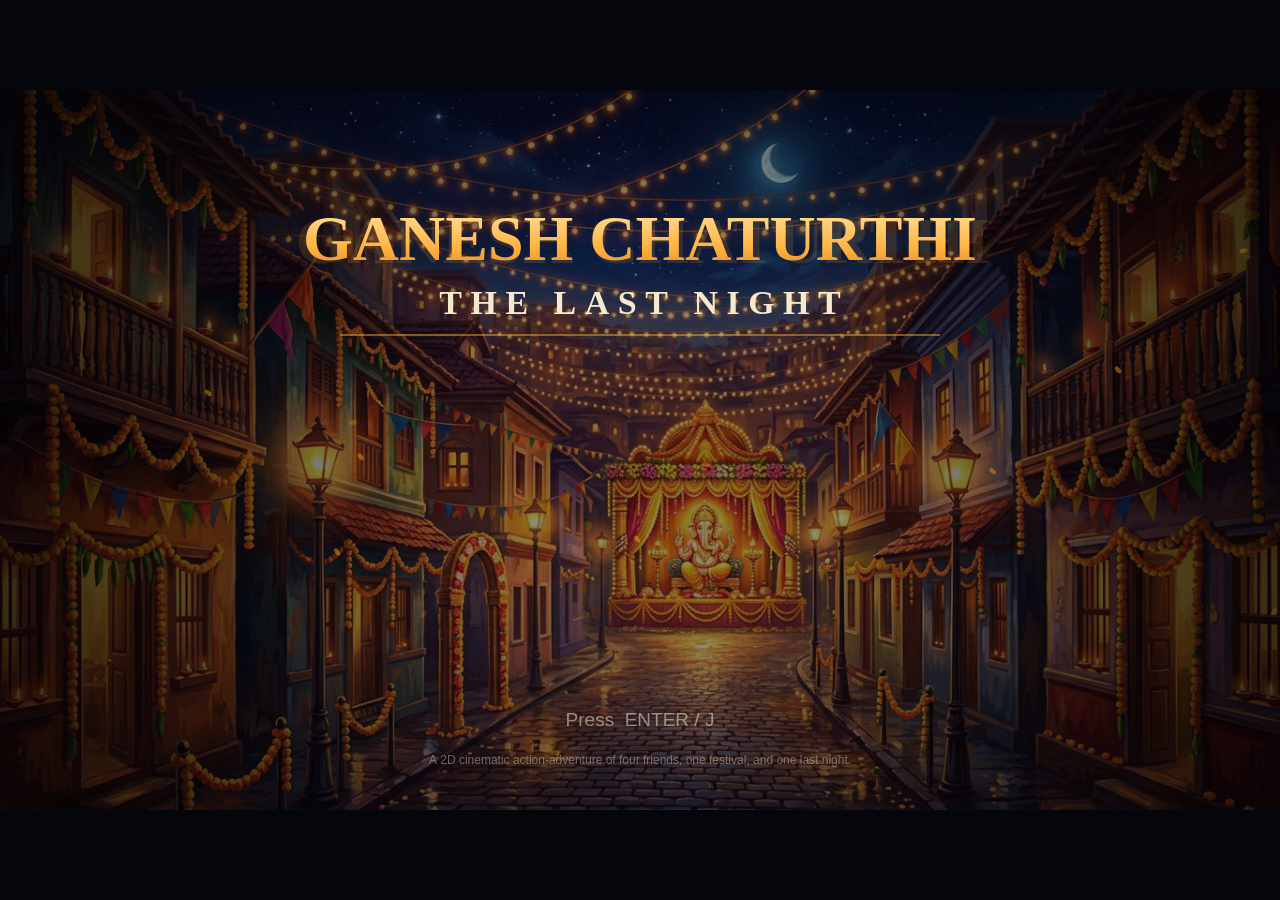
==== commit af5abc25: "9-emotion portrait expression sheets for all heroes wired into dialogue + HUD (live emotion faces); " ====
--- a/index.html
+++ b/index.html
@@ -4,23 +4,23 @@
 <meta charset="UTF-8">
 <meta name="viewport" content="width=device-width, initial-scale=1.0">
 <title>Ganesh Chaturthi: The Last Night</title>
-<link rel="stylesheet" href="style.css?v=1789707331">
+<link rel="stylesheet" href="style.css?v=1789707661">
 </head>
 <body>
 <div id="wrap">
   <canvas id="game" width="1280" height="720"></canvas>
 </div>
-<script src="js/util.js?v=1789707331"></script>
-<script src="js/assets.js?v=1789707331"></script>
-<script src="js/sprites_meta.js?v=1789707331"></script>
-<script src="js/sprite.js?v=1789707331"></script>
-<script src="js/audio.js?v=1789707331"></script>
-<script src="js/art.js?v=1789707331"></script>
-<script src="js/world.js?v=1789707331"></script>
-<script src="js/entities.js?v=1789707331"></script>
-<script src="js/dialogue.js?v=1789707331"></script>
-<script src="js/levels.js?v=1789707331"></script>
-<script src="js/ui.js?v=1789707331"></script>
-<script src="js/game.js?v=1789707331"></script>
+<script src="js/util.js?v=1789707661"></script>
+<script src="js/assets.js?v=1789707661"></script>
+<script src="js/sprites_meta.js?v=1789707661"></script>
+<script src="js/sprite.js?v=1789707661"></script>
+<script src="js/audio.js?v=1789707661"></script>
+<script src="js/art.js?v=1789707661"></script>
+<script src="js/world.js?v=1789707661"></script>
+<script src="js/entities.js?v=1789707661"></script>
+<script src="js/dialogue.js?v=1789707661"></script>
+<script src="js/levels.js?v=1789707661"></script>
+<script src="js/ui.js?v=1789707661"></script>
+<script src="js/game.js?v=1789707661"></script>
 </body>
 </html>
